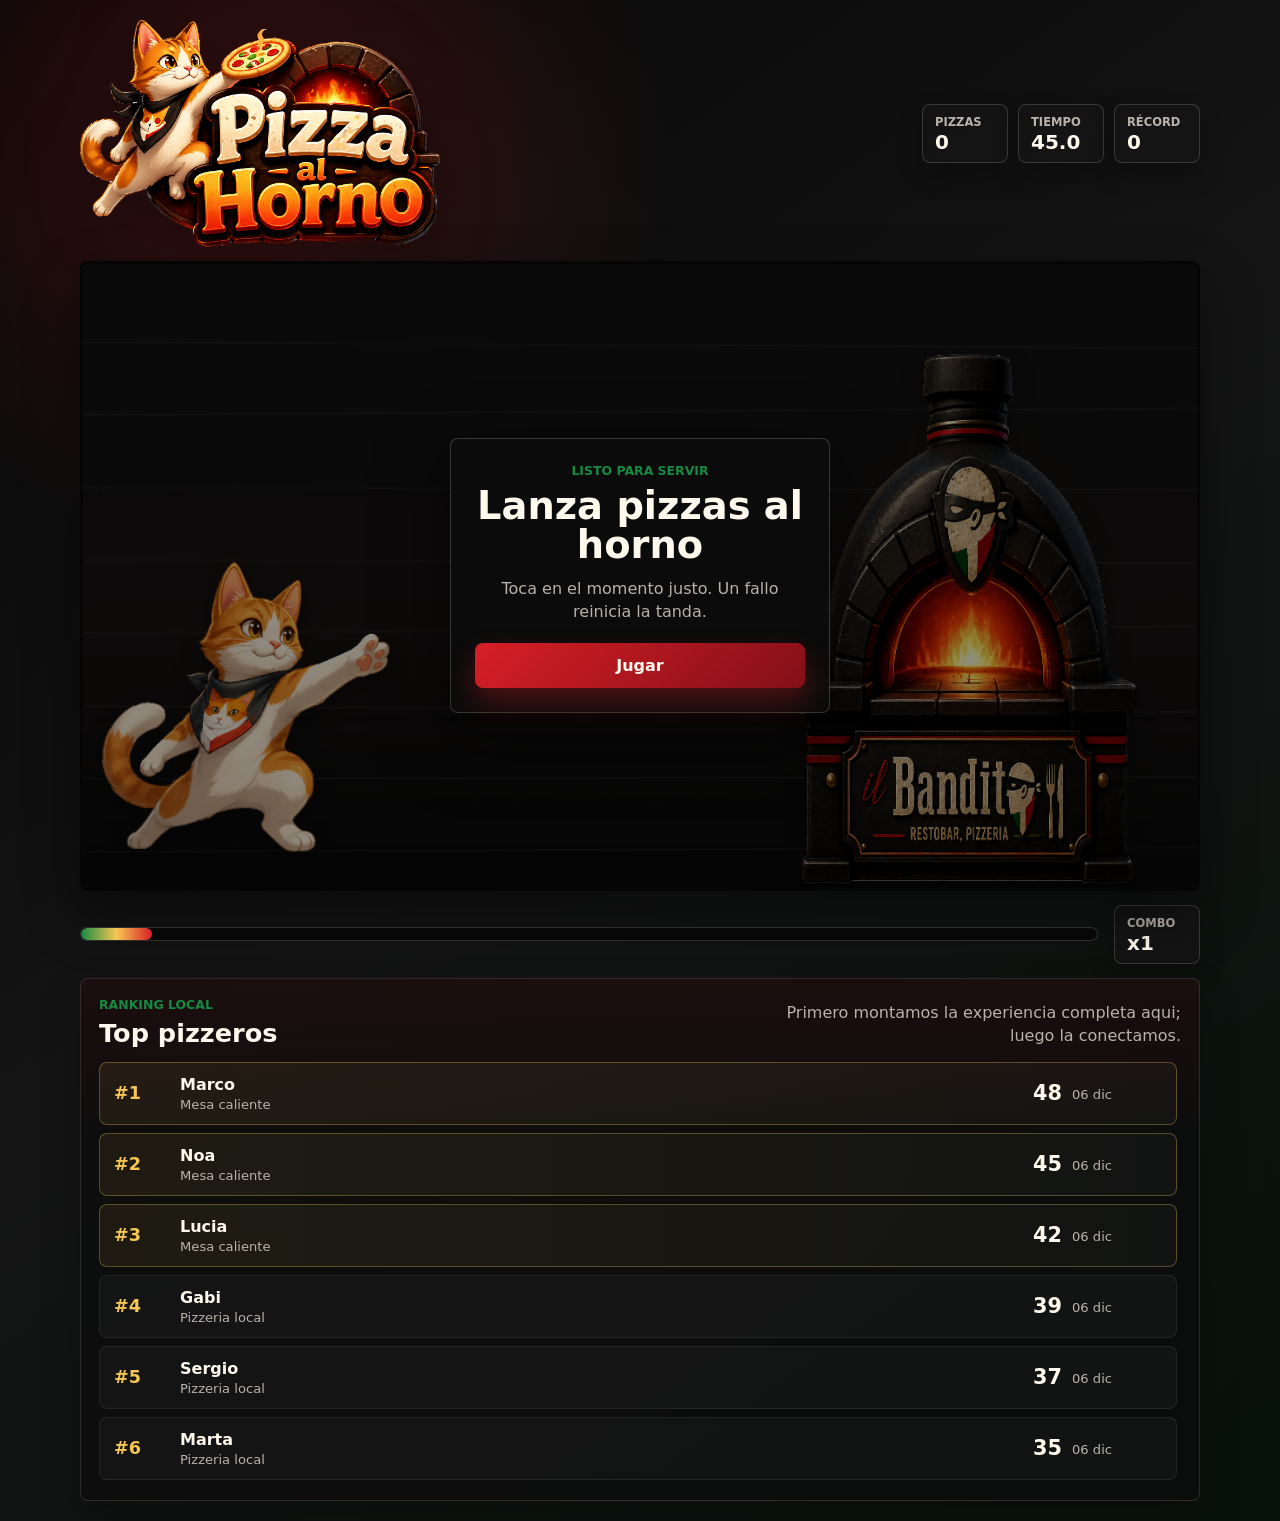
==== index.html @ e961e429 "Deploy: Supabase REST ranking, schema SQL, Vercel config Made-with: Cursor" ====
<!doctype html>
<html lang="es">
  <head>
    <meta charset="utf-8" />
    <meta name="viewport" content="width=device-width, initial-scale=1" />
    <title>Pizza al Horno</title>
    <link rel="stylesheet" href="styles.css" />
  </head>
  <body>
    <main class="game-shell">
      <section class="game-panel" aria-label="Juego Pizza al Horno">
        <div class="topbar">
          <div class="brand">
            <img
              class="brand-logo"
              src="./assets/logo-pizza-horno.png"
              alt="Pizza al Horno"
            />
          </div>
          <div class="stats" aria-live="polite">
            <div>
              <span>Pizzas</span>
              <strong id="score">0</strong>
            </div>
            <div>
              <span>Tiempo</span>
              <strong id="time">45.0</strong>
            </div>
            <div>
              <span>Récord</span>
              <strong id="best">0</strong>
            </div>
          </div>
        </div>

        <div class="canvas-wrap">
          <canvas id="game" width="1280" height="720"></canvas>
          <div class="screen-layer" id="overlay">
            <div class="modal">
              <p class="kicker" id="modalKicker">Listo para servir</p>
              <h2 id="modalTitle">Lanza pizzas al horno</h2>
              <p id="modalCopy">Toca en el momento justo. Un fallo reinicia la tanda.</p>
              <form class="score-form is-hidden" id="scoreForm">
                <label class="score-label" for="playerName">Nombre del ranking</label>
                <input
                  id="playerName"
                  name="playerName"
                  type="text"
                  maxlength="18"
                  autocomplete="nickname"
                  placeholder="Bandito"
                  required
                />
                <label class="score-label" for="playerPhone">Telefono para premio</label>
                <input
                  id="playerPhone"
                  name="playerPhone"
                  type="tel"
                  maxlength="24"
                  autocomplete="tel"
                  placeholder="+34 600 000 000"
                  required
                />
                <label class="score-label" for="playerEmail">Email para premio</label>
                <input
                  id="playerEmail"
                  name="playerEmail"
                  type="email"
                  maxlength="60"
                  autocomplete="email"
                  placeholder="pizza@cliente.com"
                  required
                />
                <p class="score-note">El ranking publico solo mostrara nombre y puntuacion.</p>
                <button id="saveScoreButton" type="submit">Guardar puntuacion</button>
              </form>
              <button id="startButton" type="button">Jugar</button>
            </div>
          </div>
        </div>

        <div class="bottombar">
          <div class="heat-meter" aria-label="Calor del horno">
            <span id="heatFill"></span>
          </div>
          <div class="combo">
            <span>Combo</span>
            <strong id="combo">x1</strong>
          </div>
        </div>

        <section class="leaderboard" id="publicLeaderboard" aria-label="Ranking local">
          <div class="leaderboard-head">
            <div>
              <p class="leaderboard-kicker" id="leaderboardKicker">Ranking local</p>
              <h2>Top pizzeros</h2>
            </div>
            <p class="leaderboard-copy" id="leaderboardIntro">
              Primero montamos la experiencia completa aqui; luego la conectamos.
            </p>
          </div>
          <div class="leaderboard-list" id="leaderboardList"></div>
        </section>

        <section class="private-board is-hidden" id="privateBoard" aria-label="Contactos privados">
          <div class="leaderboard-head">
            <div>
              <p class="leaderboard-kicker">Vista privada</p>
              <h2>Contactos del ranking</h2>
            </div>
          </div>
          <div class="admin-filters" id="adminFilters">
            <button class="admin-chip is-active" data-filter="top" type="button">Top</button>
            <button class="admin-chip" data-filter="month" type="button">Mes</button>
            <button class="admin-chip" data-filter="week" type="button">Sem</button>
            <button class="admin-chip" data-filter="day" type="button">Dia</button>
          </div>
          <p class="leaderboard-copy">
            Solo para maqueta local. La privacidad real y los datos compartidos entre moviles
            llegaran cuando lo conectemos a Supabase.
          </p>
          <div class="private-list" id="privateList"></div>
        </section>
      </section>
    </main>
    <script src="game-config.js"></script>
    <script src="game.js"></script>
  </body>
</html>
---- styles.css ----
:root {
  color-scheme: dark;
  --black: #090909;
  --charcoal: #151515;
  --panel: #202020;
  --white: #fff8ed;
  --muted: #b9b2aa;
  --red: #d71f26;
  --deep-red: #830f18;
  --green: #168a43;
  --gold: #f7c653;
  --shadow: rgba(0, 0, 0, 0.45);
}

* {
  box-sizing: border-box;
}

html,
body {
  min-height: 100%;
}

body {
  margin: 0;
  background:
    radial-gradient(circle at 20% 10%, rgba(215, 31, 38, 0.22), transparent 26rem),
    linear-gradient(145deg, #070707 0%, #141414 48%, #07120c 100%);
  color: var(--white);
  font-family:
    Inter, ui-sans-serif, system-ui, -apple-system, BlinkMacSystemFont, "Segoe UI",
    sans-serif;
}

button,
canvas {
  -webkit-tap-highlight-color: transparent;
}

.game-shell {
  min-height: 100vh;
  display: grid;
  place-items: center;
  padding: 20px;
}

.game-panel {
  width: min(1120px, 100%);
  display: grid;
  gap: 14px;
}

.topbar,
.bottombar {
  display: flex;
  align-items: center;
  justify-content: space-between;
  gap: 16px;
}

.brand {
  display: flex;
  align-items: center;
  min-width: 0;
}

h1,
h2,
p {
  margin: 0;
}

.brand-logo {
  display: block;
  width: clamp(220px, 30vw, 360px);
  height: auto;
  object-fit: contain;
  filter: drop-shadow(0 12px 28px rgba(0, 0, 0, 0.28));
}

.stats {
  display: flex;
  gap: 10px;
}

.stats div,
.combo {
  min-width: 86px;
  padding: 10px 12px;
  border: 1px solid rgba(255, 248, 237, 0.16);
  background: rgba(21, 21, 21, 0.82);
  border-radius: 8px;
  box-shadow: 0 12px 26px rgba(0, 0, 0, 0.24);
}

.stats span,
.combo span {
  display: block;
  color: var(--muted);
  font-size: 0.72rem;
  font-weight: 700;
  letter-spacing: 0;
  text-transform: uppercase;
}

.stats strong,
.combo strong {
  display: block;
  margin-top: 3px;
  font-size: 1.25rem;
  line-height: 1;
}

.canvas-wrap {
  position: relative;
  overflow: hidden;
  border: 3px solid #050505;
  border-radius: 8px;
  background: #111;
  box-shadow: 0 24px 55px rgba(0, 0, 0, 0.44);
  aspect-ratio: 16 / 9;
}

canvas {
  width: 100%;
  height: 100%;
  display: block;
  cursor: pointer;
  touch-action: manipulation;
}

.screen-layer {
  position: absolute;
  inset: 0;
  display: grid;
  place-items: center;
  padding: 18px;
  background: rgba(0, 0, 0, 0.44);
  overflow: auto;
}

.screen-layer.is-hidden {
  opacity: 0;
  pointer-events: none;
}

.modal {
  width: min(380px, 100%);
  border-radius: 8px;
  border: 1px solid rgba(255, 248, 237, 0.18);
  background: rgba(12, 12, 12, 0.86);
  padding: 24px;
  text-align: center;
  box-shadow: 0 24px 70px rgba(0, 0, 0, 0.62);
  backdrop-filter: blur(10px);
}

.kicker {
  color: var(--green);
  font-size: 0.78rem;
  font-weight: 800;
  letter-spacing: 0;
  text-transform: uppercase;
}

.modal h2 {
  margin-top: 8px;
  font-size: clamp(1.45rem, 4vw, 2.4rem);
  line-height: 1.02;
}

.modal p:not(.kicker) {
  margin-top: 12px;
  color: var(--muted);
  line-height: 1.45;
}

.score-form {
  display: grid;
  gap: 10px;
  margin-top: 16px;
}

.score-form.is-hidden {
  display: none;
}

.score-label {
  text-align: left;
  color: var(--muted);
  font-size: 0.8rem;
  font-weight: 700;
}

.score-note {
  color: var(--muted);
  font-size: 0.8rem;
  line-height: 1.35;
  text-align: left;
}

input {
  width: 100%;
  border: 1px solid rgba(255, 248, 237, 0.18);
  border-radius: 8px;
  padding: 12px 14px;
  background: rgba(255, 248, 237, 0.06);
  color: var(--white);
  font: inherit;
}

input::placeholder {
  color: rgba(255, 248, 237, 0.42);
}

input:focus {
  outline: 2px solid rgba(247, 198, 83, 0.45);
  outline-offset: 2px;
}

button {
  width: 100%;
  margin-top: 20px;
  border: 0;
  border-radius: 8px;
  padding: 13px 18px;
  color: var(--white);
  background: linear-gradient(135deg, var(--red), var(--deep-red));
  font: inherit;
  font-weight: 850;
  cursor: pointer;
  box-shadow: 0 14px 28px rgba(215, 31, 38, 0.32);
}

button:hover {
  filter: brightness(1.08);
}

button:active {
  transform: translateY(1px);
}

.heat-meter {
  position: relative;
  height: 14px;
  flex: 1;
  overflow: hidden;
  border: 1px solid rgba(255, 248, 237, 0.16);
  border-radius: 999px;
  background: #070707;
}

.heat-meter span {
  position: absolute;
  inset: 0 auto 0 0;
  width: 0%;
  border-radius: inherit;
  background: linear-gradient(90deg, var(--green), var(--gold), var(--red));
  transition: width 180ms ease;
}

.leaderboard {
  display: grid;
  gap: 14px;
  padding: 18px;
  border: 1px solid rgba(255, 248, 237, 0.12);
  border-radius: 8px;
  background:
    linear-gradient(180deg, rgba(215, 31, 38, 0.08), transparent 30%),
    rgba(12, 12, 12, 0.84);
  box-shadow: 0 18px 40px rgba(0, 0, 0, 0.24);
}

.leaderboard.is-hidden {
  display: none;
}

.leaderboard-head {
  display: flex;
  align-items: end;
  justify-content: space-between;
  gap: 16px;
}

.leaderboard-kicker {
  color: var(--green);
  font-size: 0.78rem;
  font-weight: 800;
  text-transform: uppercase;
}

.leaderboard h2 {
  margin-top: 6px;
  font-size: clamp(1.3rem, 2vw, 1.9rem);
}

.leaderboard-copy {
  max-width: 420px;
  color: var(--muted);
  line-height: 1.45;
  text-align: right;
}

.leaderboard-list {
  display: grid;
  gap: 8px;
  max-height: 420px;
  overflow: auto;
  padding-right: 4px;
}

.leaderboard-row {
  display: grid;
  grid-template-columns: 56px minmax(0, 1fr) 90px 90px;
  align-items: center;
  gap: 10px;
  padding: 12px 14px;
  border: 1px solid rgba(255, 248, 237, 0.08);
  border-radius: 8px;
  background: rgba(255, 248, 237, 0.03);
}

.leaderboard-row.is-top {
  border-color: rgba(247, 198, 83, 0.3);
  background: linear-gradient(90deg, rgba(247, 198, 83, 0.08), rgba(255, 248, 237, 0.03));
}

.leaderboard-row.is-latest {
  border-color: rgba(22, 138, 67, 0.42);
  box-shadow: inset 0 0 0 1px rgba(22, 138, 67, 0.25);
}

.leaderboard-rank {
  font-size: 1.1rem;
  font-weight: 800;
  color: var(--gold);
}

.leaderboard-name {
  min-width: 0;
}

.leaderboard-name strong,
.leaderboard-name span,
.leaderboard-score,
.leaderboard-date {
  display: block;
}

.leaderboard-name strong {
  overflow: hidden;
  text-overflow: ellipsis;
  white-space: nowrap;
  font-size: 1rem;
}

.leaderboard-name span,
.leaderboard-date {
  margin-top: 3px;
  color: var(--muted);
  font-size: 0.82rem;
}

.leaderboard-score {
  text-align: right;
  font-size: 1.3rem;
  font-weight: 900;
}

.leaderboard-empty {
  padding: 22px 16px;
  border: 1px dashed rgba(255, 248, 237, 0.16);
  border-radius: 8px;
  color: var(--muted);
  text-align: center;
}

.private-board {
  display: grid;
  gap: 14px;
  padding: 18px;
  border: 1px solid rgba(247, 198, 83, 0.18);
  border-radius: 8px;
  background:
    linear-gradient(180deg, rgba(22, 138, 67, 0.08), transparent 30%),
    rgba(10, 10, 10, 0.88);
}

.private-board.is-hidden {
  display: none;
}

.admin-filters {
  display: flex;
  flex-wrap: wrap;
  gap: 8px;
}

.admin-chip {
  width: auto;
  margin-top: 0;
  padding: 9px 12px;
  border: 1px solid rgba(255, 248, 237, 0.14);
  background: rgba(255, 248, 237, 0.06);
  box-shadow: none;
  font-size: 0.9rem;
}

.admin-chip.is-active {
  border-color: rgba(22, 138, 67, 0.44);
  background: linear-gradient(135deg, rgba(22, 138, 67, 0.28), rgba(12, 12, 12, 0.3));
}

.private-list {
  display: grid;
  gap: 8px;
  max-height: 360px;
  overflow: auto;
  padding-right: 4px;
}

.private-row {
  display: grid;
  grid-template-columns: 60px minmax(0, 1fr) 150px 220px 90px 90px;
  gap: 10px;
  align-items: center;
  padding: 12px 14px;
  border: 1px solid rgba(255, 248, 237, 0.08);
  border-radius: 8px;
  background: rgba(255, 248, 237, 0.03);
}

.private-cell {
  min-width: 0;
  overflow: hidden;
  text-overflow: ellipsis;
  white-space: nowrap;
}

.private-row .leaderboard-rank,
.private-row .leaderboard-score {
  text-align: left;
}

@media (max-width: 720px) {
  .game-shell {
    padding: 10px;
  }

  .topbar {
    align-items: flex-start;
  }

  .stats {
    flex-wrap: wrap;
    justify-content: flex-end;
  }

  .stats div {
    min-width: 72px;
    padding: 8px 9px;
  }

  .brand-logo {
    width: min(250px, 52vw);
  }

  .screen-layer {
    padding: 18px 14px max(18px, env(safe-area-inset-bottom));
  }

  .screen-layer.form-mode {
    position: fixed;
    place-items: start center;
  }

  .modal {
    width: min(440px, 100%);
    padding: 18px;
  }

  .screen-layer.form-mode .modal {
    margin-top: 18px;
  }

  .leaderboard {
    padding: 14px;
  }

  .leaderboard-head {
    align-items: start;
    flex-direction: column;
  }

  .leaderboard-copy {
    max-width: none;
    text-align: left;
  }

  .leaderboard-row {
    grid-template-columns: 44px minmax(0, 1fr) 68px;
  }

  .leaderboard-date {
    display: none;
  }

  .private-board {
    padding: 14px;
  }

  .admin-filters {
    gap: 6px;
  }

  .private-row {
    grid-template-columns: 44px minmax(0, 1fr);
  }

  .private-row .private-cell:nth-child(n + 3) {
    grid-column: 2;
  }
}
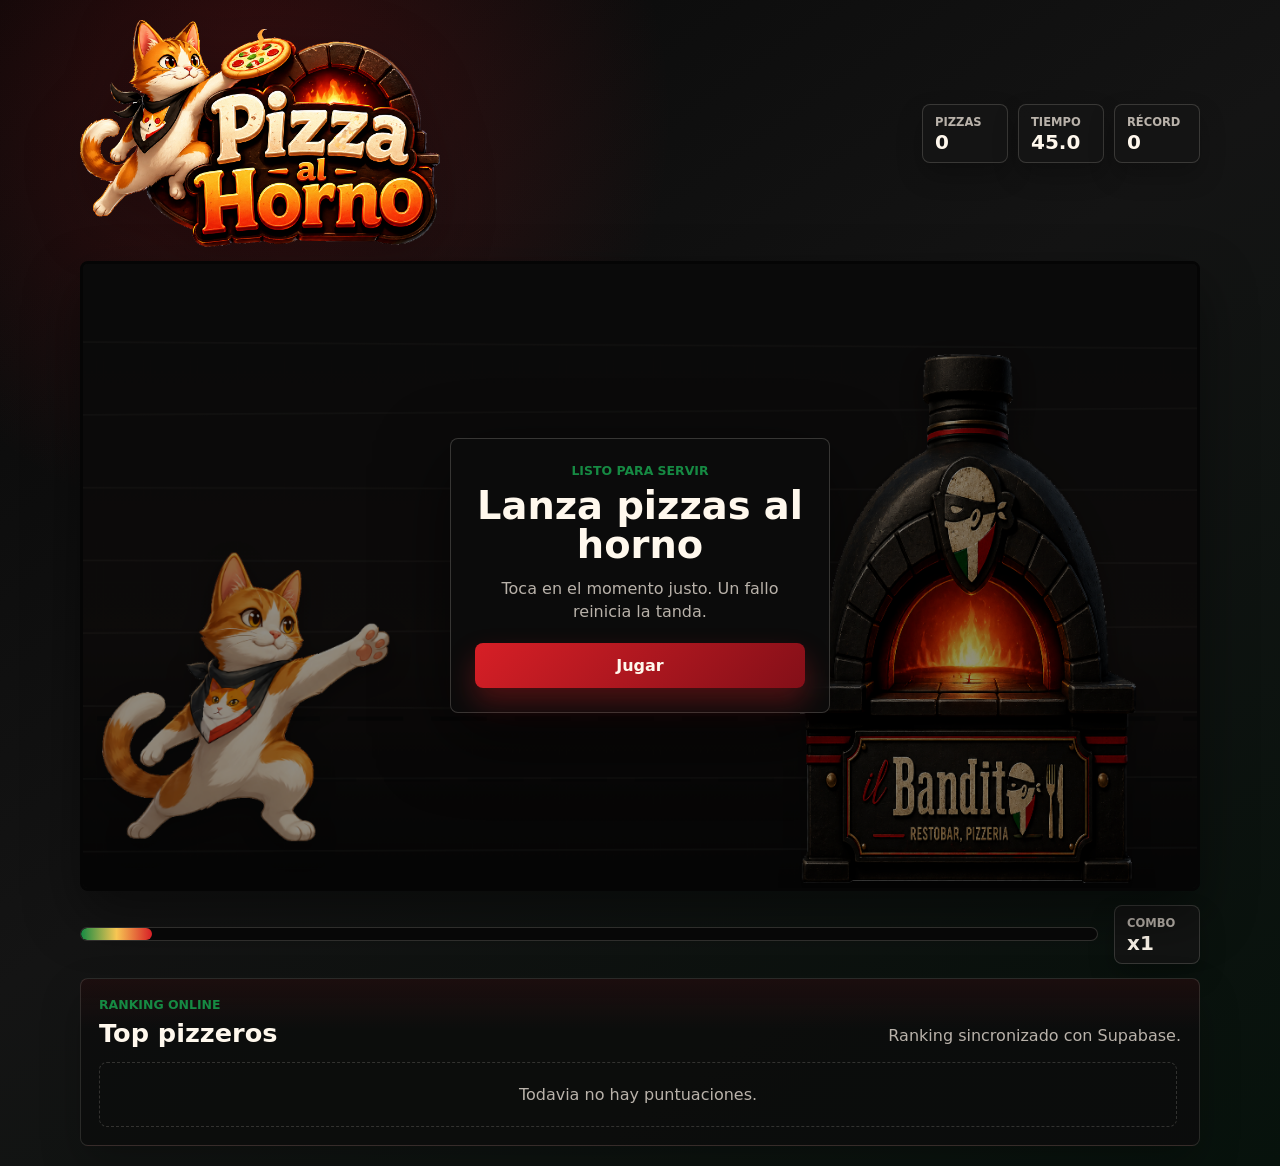
==== commit b97d9e08: "Add protected admin panel and contact APIs" ====
--- a/index.html
+++ b/index.html
@@ -101,26 +101,6 @@
           </div>
           <div class="leaderboard-list" id="leaderboardList"></div>
         </section>
-
-        <section class="private-board is-hidden" id="privateBoard" aria-label="Contactos privados">
-          <div class="leaderboard-head">
-            <div>
-              <p class="leaderboard-kicker">Vista privada</p>
-              <h2>Contactos del ranking</h2>
-            </div>
-          </div>
-          <div class="admin-filters" id="adminFilters">
-            <button class="admin-chip is-active" data-filter="top" type="button">Top</button>
-            <button class="admin-chip" data-filter="month" type="button">Mes</button>
-            <button class="admin-chip" data-filter="week" type="button">Sem</button>
-            <button class="admin-chip" data-filter="day" type="button">Dia</button>
-          </div>
-          <p class="leaderboard-copy">
-            Solo para maqueta local. La privacidad real y los datos compartidos entre moviles
-            llegaran cuando lo conectemos a Supabase.
-          </p>
-          <div class="private-list" id="privateList"></div>
-        </section>
       </section>
     </main>
     <script src="game-config.js"></script>
--- a/styles.css
+++ b/styles.css
@@ -442,6 +442,79 @@
   text-align: left;
 }
 
+.admin-body {
+  min-height: 100vh;
+}
+
+.admin-shell {
+  min-height: 100vh;
+  display: grid;
+  place-items: start center;
+  padding: 24px;
+}
+
+.admin-panel {
+  width: min(1120px, 100%);
+  display: grid;
+  gap: 16px;
+}
+
+.admin-header {
+  display: flex;
+  align-items: center;
+  justify-content: space-between;
+  gap: 18px;
+  padding: 18px;
+  border: 1px solid rgba(255, 248, 237, 0.12);
+  border-radius: 8px;
+  background: rgba(12, 12, 12, 0.82);
+}
+
+.admin-header-copy {
+  text-align: right;
+}
+
+.admin-header-copy h1 {
+  font-size: clamp(1.7rem, 3vw, 2.6rem);
+}
+
+.admin-header-copy p:last-child,
+.admin-muted,
+.admin-copyline {
+  color: var(--muted);
+  line-height: 1.45;
+}
+
+.admin-login-card {
+  width: min(520px, 100%);
+  padding: 22px;
+  border: 1px solid rgba(255, 248, 237, 0.12);
+  border-radius: 8px;
+  background: rgba(12, 12, 12, 0.84);
+  box-shadow: 0 18px 40px rgba(0, 0, 0, 0.24);
+}
+
+.admin-login-card.is-hidden {
+  display: none;
+}
+
+.admin-login-card h2 {
+  font-size: 1.6rem;
+}
+
+.admin-error {
+  margin-top: 12px;
+  color: #ff8e8e;
+}
+
+.admin-error.is-hidden {
+  display: none;
+}
+
+.logout-chip {
+  background: linear-gradient(135deg, #3a3a3a, #1b1b1b);
+}
+
 @media (max-width: 720px) {
   .game-shell {
     padding: 10px;
@@ -520,4 +593,17 @@
   .private-row .private-cell:nth-child(n + 3) {
     grid-column: 2;
   }
-}
+
+  .admin-shell {
+    padding: 14px;
+  }
+
+  .admin-header {
+    align-items: start;
+    flex-direction: column;
+  }
+
+  .admin-header-copy {
+    text-align: left;
+  }
+}
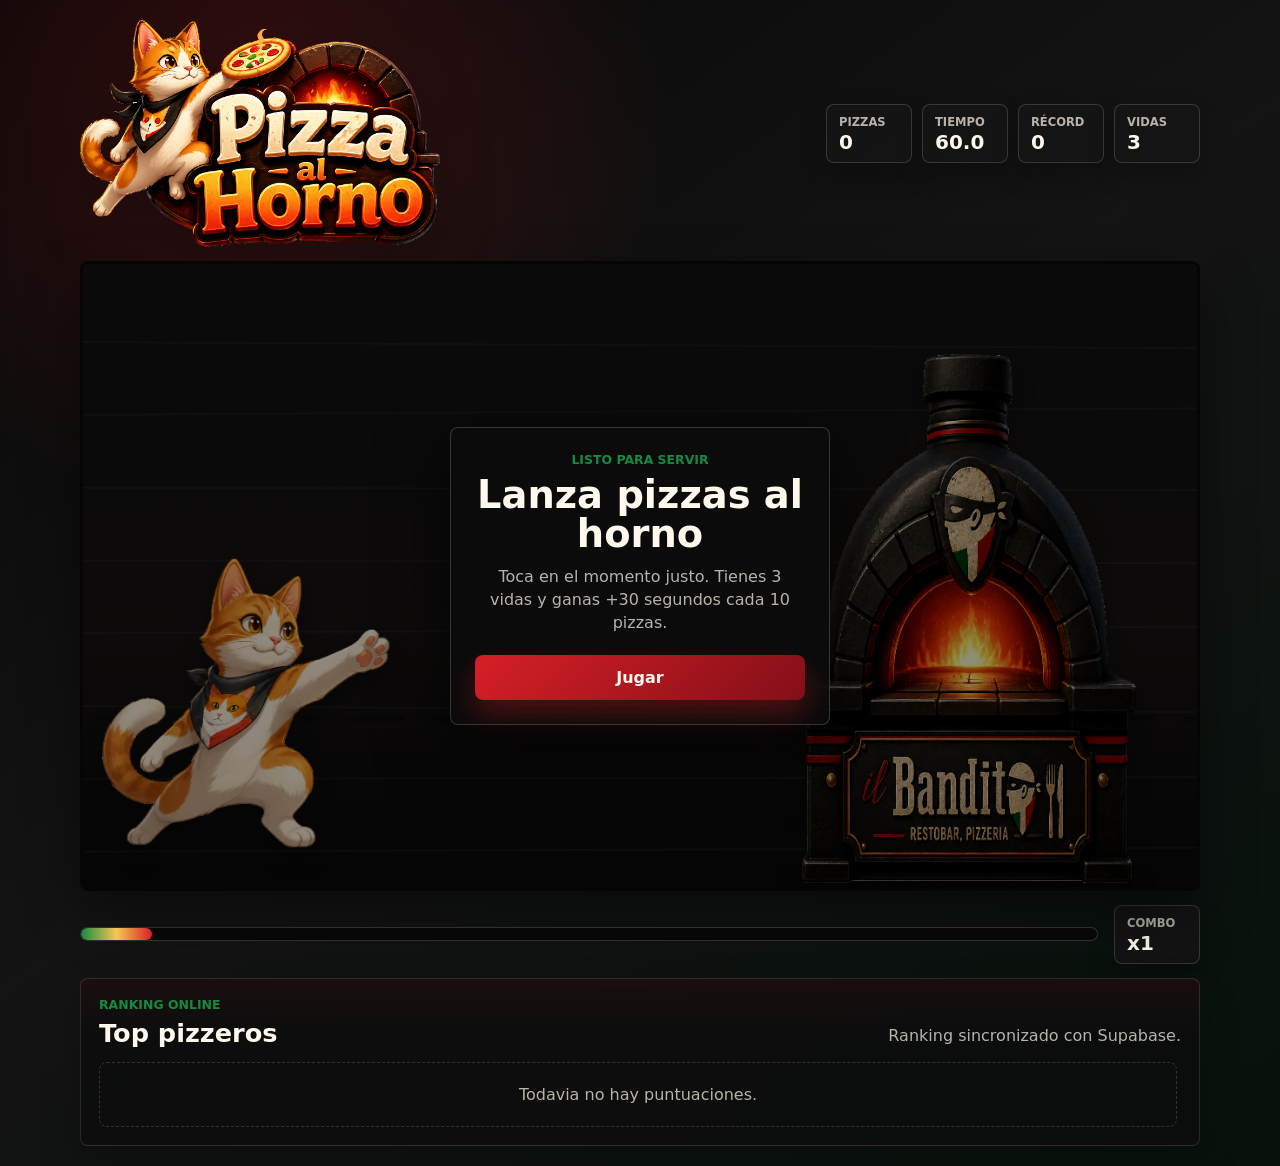
==== commit a4645098: "Tune arcade pacing and streak bonus" ====
--- a/index.html
+++ b/index.html
@@ -26,11 +26,15 @@
               <span>Tiempo</span>
               <strong id="time">45.0</strong>
             </div>
-            <div>
-              <span>Récord</span>
-              <strong id="best">0</strong>
-            </div>
+          <div>
+            <span>Récord</span>
+            <strong id="best">0</strong>
           </div>
+          <div>
+            <span>Vidas</span>
+            <strong id="lives">3</strong>
+          </div>
+        </div>
         </div>
 
         <div class="canvas-wrap">
@@ -39,7 +43,7 @@
             <div class="modal">
               <p class="kicker" id="modalKicker">Listo para servir</p>
               <h2 id="modalTitle">Lanza pizzas al horno</h2>
-              <p id="modalCopy">Toca en el momento justo. Un fallo reinicia la tanda.</p>
+              <p id="modalCopy">Toca en el momento justo. Tienes 3 vidas y ganas +30 segundos cada 10 pizzas.</p>
               <form class="score-form is-hidden" id="scoreForm">
                 <label class="score-label" for="playerName">Nombre del ranking</label>
                 <input
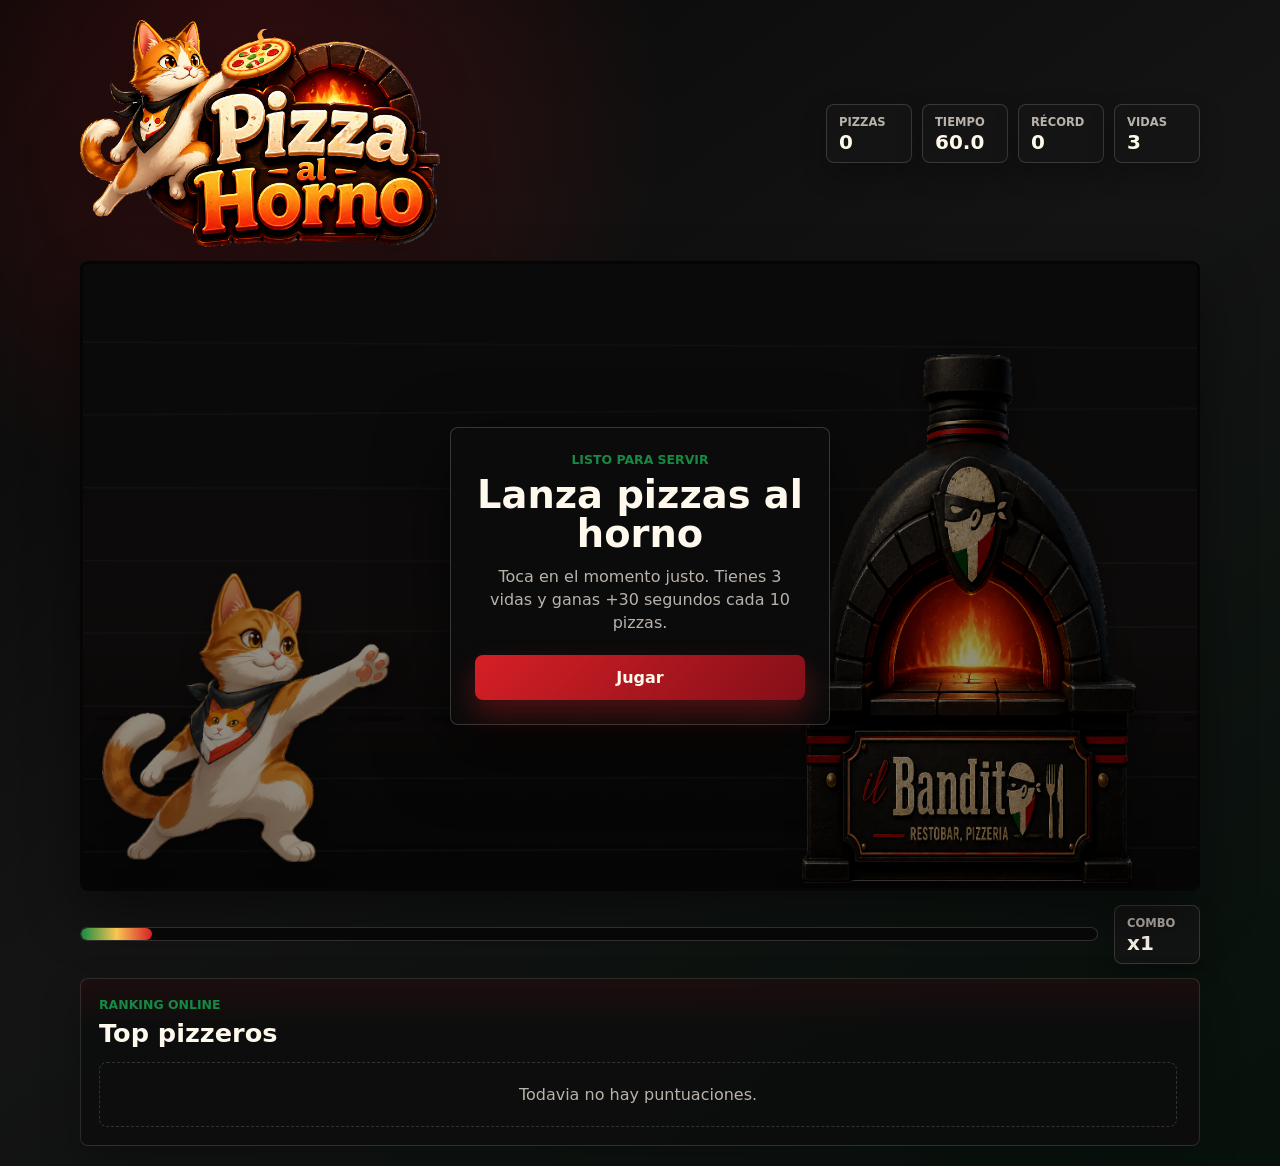
==== commit e79b247b: "Polish out-of-lives overlay" ====
--- a/index.html
+++ b/index.html
@@ -41,6 +41,12 @@
           <canvas id="game" width="1280" height="720"></canvas>
           <div class="screen-layer" id="overlay">
             <div class="modal">
+              <img
+                class="modal-art"
+                id="modalArt"
+                src="./assets/out-of-lives-cat.png"
+                alt="Te quedaste sin vidas"
+              />
               <p class="kicker" id="modalKicker">Listo para servir</p>
               <h2 id="modalTitle">Lanza pizzas al horno</h2>
               <p id="modalCopy">Toca en el momento justo. Tienes 3 vidas y ganas +30 segundos cada 10 pizzas.</p>
--- a/styles.css
+++ b/styles.css
@@ -137,6 +137,7 @@
   padding: 18px;
   background: rgba(0, 0, 0, 0.44);
   overflow: auto;
+  z-index: 12;
 }
 
 .screen-layer.is-hidden {
@@ -155,6 +156,14 @@
   backdrop-filter: blur(10px);
 }
 
+.modal-art {
+  display: none;
+  width: min(460px, 100%);
+  height: auto;
+  margin: -8px auto 10px;
+  filter: drop-shadow(0 14px 28px rgba(0, 0, 0, 0.32));
+}
+
 .kicker {
   color: var(--green);
   font-size: 0.78rem;
@@ -173,6 +182,41 @@
   margin-top: 12px;
   color: var(--muted);
   line-height: 1.45;
+}
+
+.screen-layer[data-mode="out-of-lives"] .modal {
+  width: min(560px, 100%);
+  padding-top: 18px;
+}
+
+.screen-layer[data-mode="out-of-lives"] {
+  position: fixed;
+  inset: 0;
+  z-index: 60;
+  place-items: start center;
+  padding: 20px 18px max(20px, env(safe-area-inset-bottom));
+}
+
+.screen-layer[data-mode="out-of-lives"] .modal-art {
+  display: block;
+}
+
+.screen-layer[data-mode="out-of-lives"] .kicker,
+.screen-layer[data-mode="out-of-lives"] #modalCopy {
+  display: none;
+}
+
+.screen-layer[data-mode="out-of-lives"] .modal h2 {
+  margin-top: 4px;
+  font-size: clamp(1.25rem, 3vw, 2rem);
+}
+
+.screen-layer[data-mode="out-of-lives"] .score-form {
+  margin-top: 18px;
+}
+
+.screen-layer[data-mode="out-of-lives"] .modal {
+  margin-top: 12px;
 }
 
 .score-form {
@@ -552,6 +596,18 @@
     padding: 18px;
   }
 
+  .screen-layer[data-mode="out-of-lives"] .modal {
+    width: min(480px, 100%);
+    padding: 16px;
+    margin-top: 0;
+  }
+
+  .screen-layer[data-mode="out-of-lives"] .modal-art {
+    width: min(100%, 420px);
+    margin-top: -4px;
+    margin-bottom: 8px;
+  }
+
   .screen-layer.form-mode .modal {
     margin-top: 18px;
   }
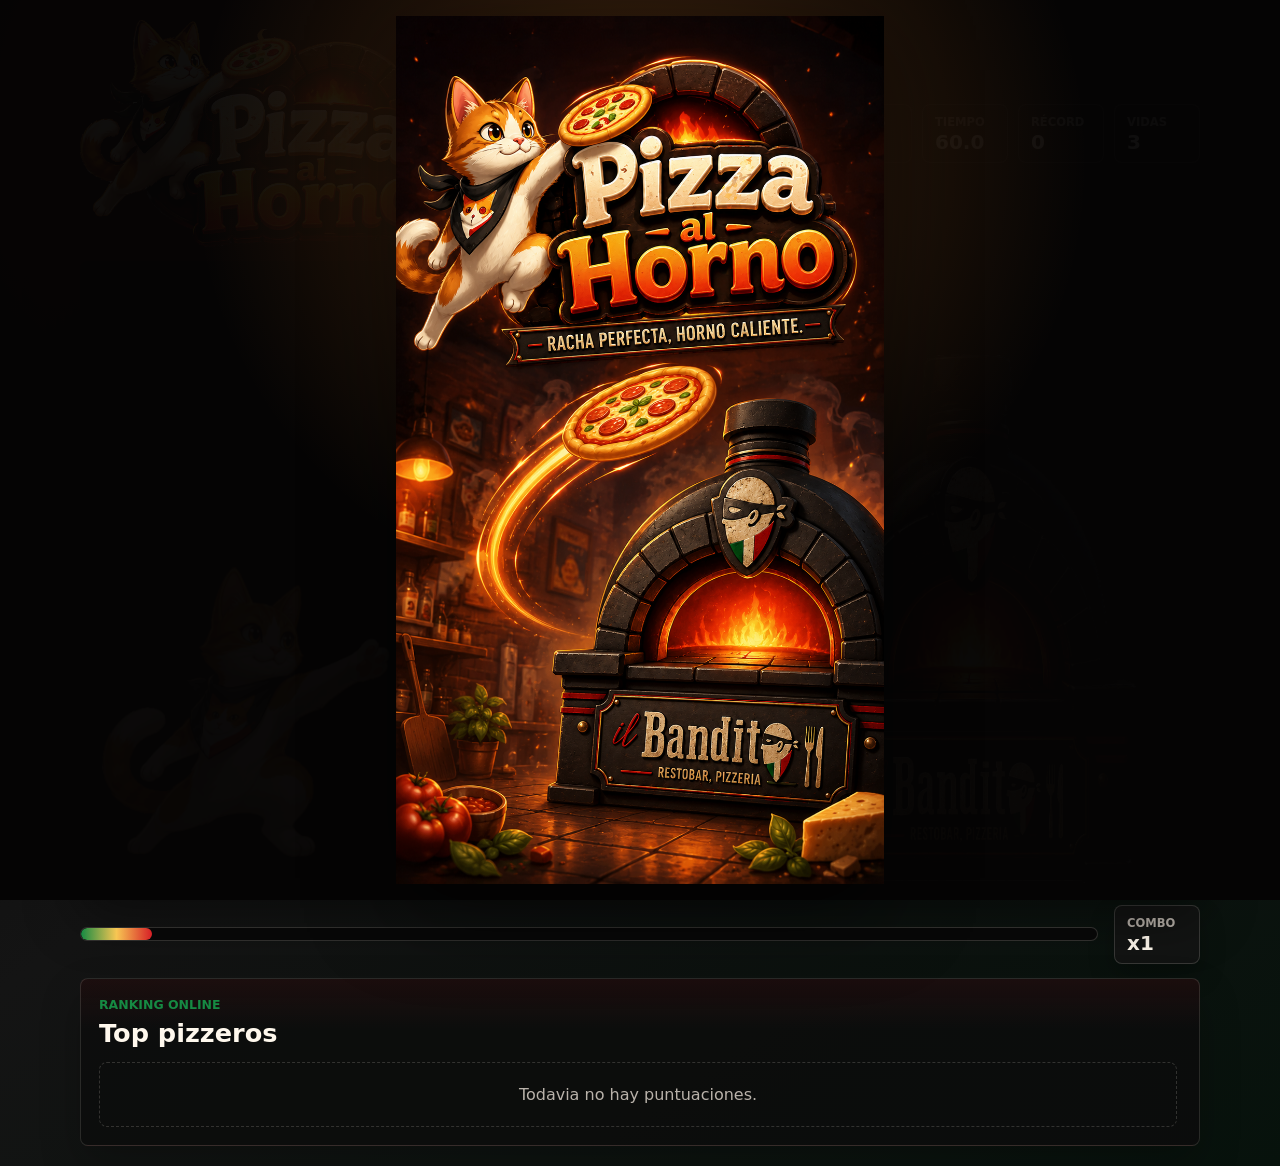
==== commit d0fd6a7b: "Add welcome splash screen" ====
--- a/index.html
+++ b/index.html
@@ -7,6 +7,13 @@
     <link rel="stylesheet" href="styles.css" />
   </head>
   <body>
+    <div class="welcome-splash" id="welcomeSplash" aria-hidden="true">
+      <img
+        class="welcome-splash-image"
+        src="./assets/welcome-splash.png"
+        alt="Bienvenida Pizza al Horno"
+      />
+    </div>
     <main class="game-shell">
       <section class="game-panel" aria-label="Juego Pizza al Horno">
         <div class="topbar">
--- a/styles.css
+++ b/styles.css
@@ -32,6 +32,35 @@
     sans-serif;
 }
 
+.welcome-splash {
+  position: fixed;
+  inset: 0;
+  z-index: 120;
+  display: grid;
+  place-items: center;
+  padding: 16px;
+  background:
+    radial-gradient(circle at 50% 18%, rgba(255, 141, 45, 0.24), transparent 28rem),
+    rgba(6, 5, 5, 0.96);
+  transition:
+    opacity 500ms ease,
+    visibility 500ms ease;
+}
+
+.welcome-splash.is-hidden {
+  opacity: 0;
+  visibility: hidden;
+  pointer-events: none;
+}
+
+.welcome-splash-image {
+  display: block;
+  width: min(100%, 560px);
+  max-height: calc(100vh - 32px);
+  object-fit: contain;
+  filter: drop-shadow(0 24px 46px rgba(0, 0, 0, 0.48));
+}
+
 button,
 canvas {
   -webkit-tap-highlight-color: transparent;
@@ -564,6 +593,15 @@
     padding: 10px;
   }
 
+  .welcome-splash {
+    padding: 10px;
+  }
+
+  .welcome-splash-image {
+    width: min(100%, 480px);
+    max-height: calc(100vh - 20px);
+  }
+
   .topbar {
     align-items: flex-start;
   }
